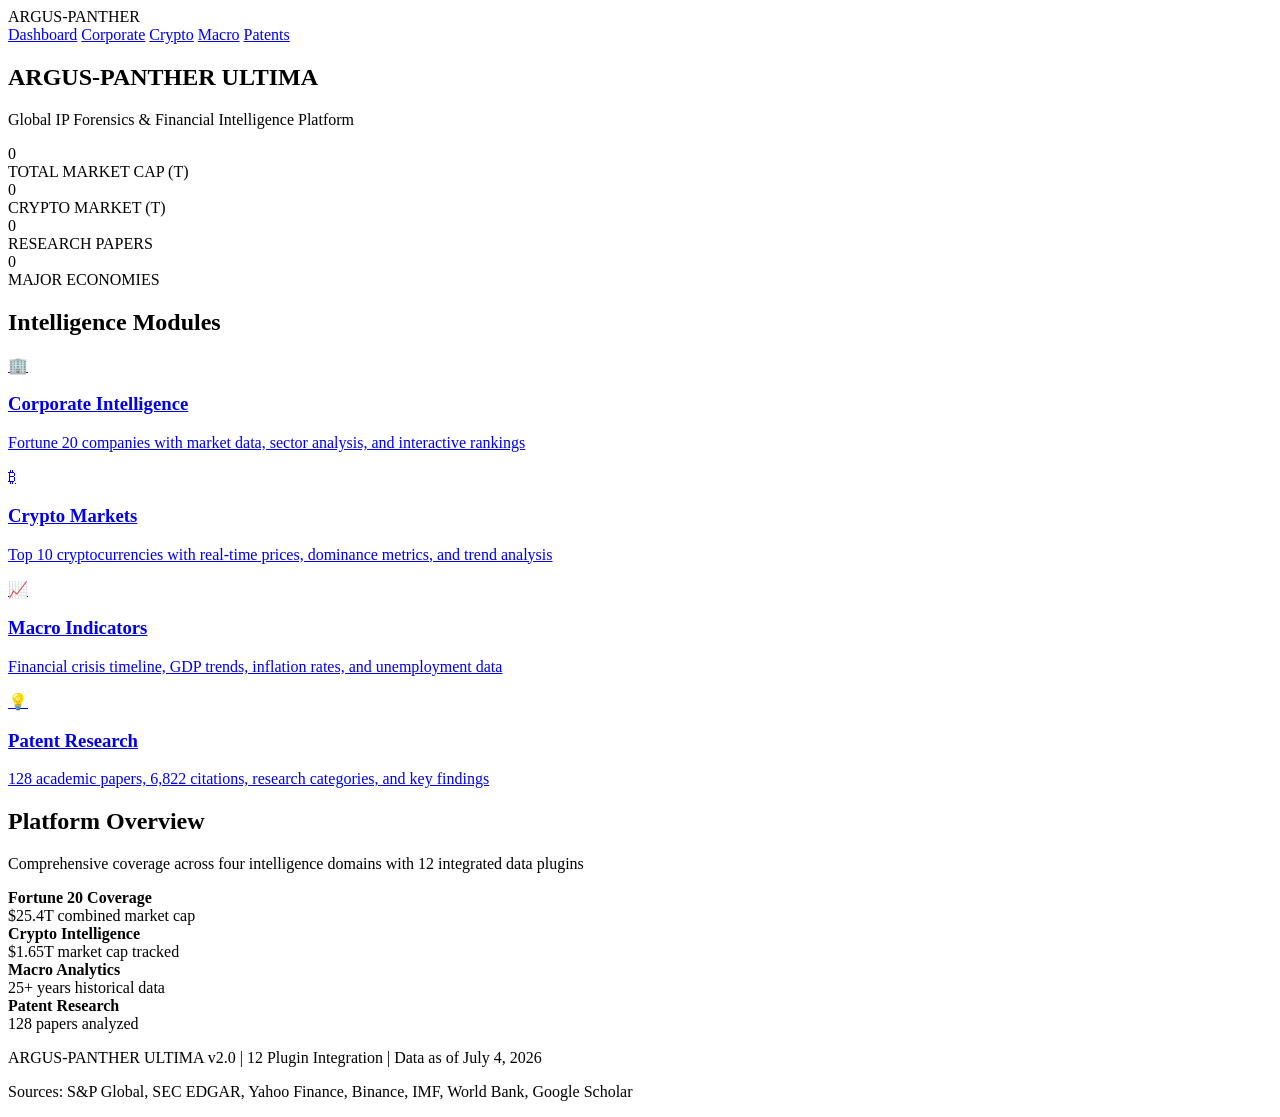
==== microsite/index.html @ 0b4c1530 "Add interactive microsite: HTML5/CSS3/JS with 5 pages, dark theme, responsive design" ====
<!DOCTYPE html>
<html lang="en">
<head>
<meta charset="UTF-8">
<meta name="viewport" content="width=device-width, initial-scale=1.0">
<title>ARGUS-PANTHER ULTIMA | Global Intelligence Platform</title>
<link rel="stylesheet" href="styles.css">
</head>
<body>
<nav class="navbar">
  <div class="nav-brand">ARGUS-PANTHER</div>
  <div class="nav-links">
    <a href="index.html" class="active">Dashboard</a>
    <a href="corporate.html">Corporate</a>
    <a href="crypto.html">Crypto</a>
    <a href="macro.html">Macro</a>
    <a href="patents.html">Patents</a>
  </div>
</nav>

<main>
  <section class="hero">
    <h1>ARGUS-PANTHER ULTIMA</h1>
    <p class="subtitle">Global IP Forensics & Financial Intelligence Platform</p>
    <div class="stats-grid">
      <div class="stat-card"><div class="stat-value" data-target="25.4">0</div><div class="stat-label">TOTAL MARKET CAP (T)</div></div>
      <div class="stat-card"><div class="stat-value" data-target="1.65">0</div><div class="stat-label">CRYPTO MARKET (T)</div></div>
      <div class="stat-card"><div class="stat-value" data-target="128">0</div><div class="stat-label">RESEARCH PAPERS</div></div>
      <div class="stat-card"><div class="stat-value" data-target="8">0</div><div class="stat-label">MAJOR ECONOMIES</div></div>
    </div>
  </section>

  <section class="modules">
    <h2>Intelligence Modules</h2>
    <div class="module-grid">
      <a href="corporate.html" class="module-card">
        <div class="module-icon">&#127970;</div>
        <h3>Corporate Intelligence</h3>
        <p>Fortune 20 companies with market data, sector analysis, and interactive rankings</p>
      </a>
      <a href="crypto.html" class="module-card">
        <div class="module-icon">&#8383;</div>
        <h3>Crypto Markets</h3>
        <p>Top 10 cryptocurrencies with real-time prices, dominance metrics, and trend analysis</p>
      </a>
      <a href="macro.html" class="module-card">
        <div class="module-icon">&#128200;</div>
        <h3>Macro Indicators</h3>
        <p>Financial crisis timeline, GDP trends, inflation rates, and unemployment data</p>
      </a>
      <a href="patents.html" class="module-card">
        <div class="module-icon">&#128161;</div>
        <h3>Patent Research</h3>
        <p>128 academic papers, 6,822 citations, research categories, and key findings</p>
      </a>
    </div>
  </section>

  <section class="overview">
    <h2>Platform Overview</h2>
    <p>Comprehensive coverage across four intelligence domains with 12 integrated data plugins</p>
    <div class="overview-grid">
      <div class="overview-item"><strong>Fortune 20 Coverage</strong><br>$25.4T combined market cap</div>
      <div class="overview-item"><strong>Crypto Intelligence</strong><br>$1.65T market cap tracked</div>
      <div class="overview-item"><strong>Macro Analytics</strong><br>25+ years historical data</div>
      <div class="overview-item"><strong>Patent Research</strong><br>128 papers analyzed</div>
    </div>
  </section>
</main>

<footer>
  <p>ARGUS-PANTHER ULTIMA v2.0 | 12 Plugin Integration | Data as of July 4, 2026</p>
  <p>Sources: S&P Global, SEC EDGAR, Yahoo Finance, Binance, IMF, World Bank, Google Scholar</p>
</footer>

<script src="app.js"></script>
</body>
</html>
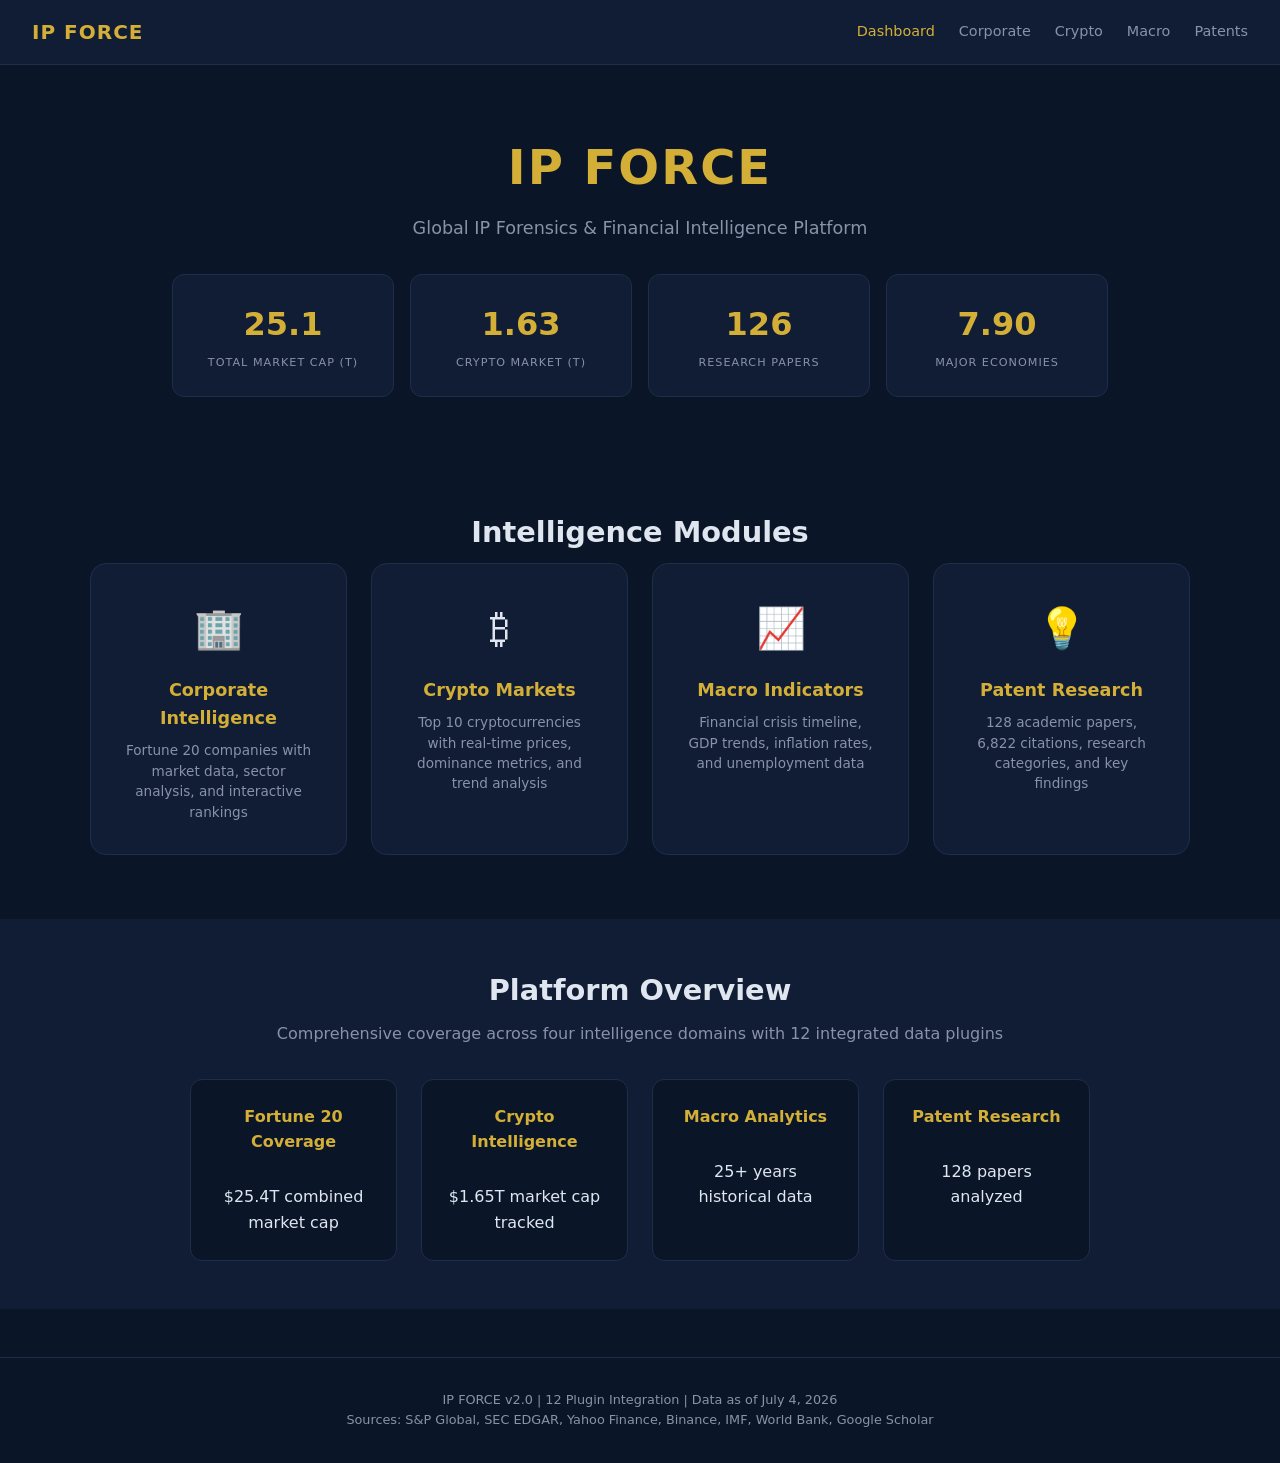
==== commit c5deb4c4: "Universally rebrand product nomenclature to IP FORCE Replace OMEGA AEGIS / ARGUS-PANTHER / US IPFORC" ====
--- a/microsite/index.html
+++ b/microsite/index.html
@@ -3,12 +3,12 @@
 <head>
 <meta charset="UTF-8">
 <meta name="viewport" content="width=device-width, initial-scale=1.0">
-<title>ARGUS-PANTHER ULTIMA | Global Intelligence Platform</title>
+<title>IP FORCE | Global Intelligence Platform</title>
 <link rel="stylesheet" href="styles.css">
 </head>
 <body>
 <nav class="navbar">
-  <div class="nav-brand">ARGUS-PANTHER</div>
+  <div class="nav-brand">IP FORCE</div>
   <div class="nav-links">
     <a href="index.html" class="active">Dashboard</a>
     <a href="corporate.html">Corporate</a>
@@ -20,7 +20,7 @@
 
 <main>
   <section class="hero">
-    <h1>ARGUS-PANTHER ULTIMA</h1>
+    <h1>IP FORCE</h1>
     <p class="subtitle">Global IP Forensics & Financial Intelligence Platform</p>
     <div class="stats-grid">
       <div class="stat-card"><div class="stat-value" data-target="25.4">0</div><div class="stat-label">TOTAL MARKET CAP (T)</div></div>
@@ -69,7 +69,7 @@
 </main>
 
 <footer>
-  <p>ARGUS-PANTHER ULTIMA v2.0 | 12 Plugin Integration | Data as of July 4, 2026</p>
+  <p>IP FORCE v2.0 | 12 Plugin Integration | Data as of July 4, 2026</p>
   <p>Sources: S&P Global, SEC EDGAR, Yahoo Finance, Binance, IMF, World Bank, Google Scholar</p>
 </footer>
 
--- a/microsite/styles.css
+++ b/microsite/styles.css
@@ -0,0 +1,76 @@
+:root{--bg:#0a1628;--bg-card:#111d35;--bg-hover:#1a2744;--gold:#d4af37;--gold-light:#e8c84a;--text:#e0e6f0;--text-muted:#8892a8;--green:#4ade80;--red:#f87171;--blue:#60a5fa;--border:#1e2d4a}
+*{margin:0;padding:0;box-sizing:border-box}
+body{font-family:'Segoe UI',system-ui,-apple-system,sans-serif;background:var(--bg);color:var(--text);line-height:1.6}
+.navbar{display:flex;justify-content:space-between;align-items:center;padding:1rem 2rem;background:var(--bg-card);border-bottom:1px solid var(--border);position:sticky;top:0;z-index:100}
+.nav-brand{font-size:1.25rem;font-weight:700;color:var(--gold);letter-spacing:1px}
+.nav-links{display:flex;gap:1.5rem}
+.nav-links a{color:var(--text-muted);text-decoration:none;font-size:0.9rem;font-weight:500;transition:color .2s}
+.nav-links a:hover,.nav-links a.active{color:var(--gold)}
+.hero{text-align:center;padding:4rem 2rem 2rem}
+.hero h1{font-size:3rem;font-weight:800;color:var(--gold);margin-bottom:.5rem;letter-spacing:2px}
+.subtitle{font-size:1.1rem;color:var(--text-muted);margin-bottom:2rem}
+.stats-grid{display:grid;grid-template-columns:repeat(auto-fit,minmax(180px,1fr));gap:1rem;max-width:1000px;margin:0 auto 3rem;padding:0 2rem}
+.stat-card{background:var(--bg-card);border:1px solid var(--border);border-radius:12px;padding:1.5rem;text-align:center;transition:transform .2s,border-color .2s}
+.stat-card:hover{transform:translateY(-3px);border-color:var(--gold)}
+.stat-value{font-size:2rem;font-weight:700;color:var(--gold);margin-bottom:.25rem}
+.stat-label{font-size:.7rem;color:var(--text-muted);text-transform:uppercase;letter-spacing:1px}
+.modules{padding:2rem;text-align:center}
+.modules h2{font-size:1.8rem;margin-bottom:.5rem}
+.modules>p{color:var(--text-muted);margin-bottom:2rem}
+.module-grid{display:grid;grid-template-columns:repeat(auto-fit,minmax(240px,1fr));gap:1.5rem;max-width:1100px;margin:0 auto}
+.module-card{background:var(--bg-card);border:1px solid var(--border);border-radius:16px;padding:2rem;text-decoration:none;color:var(--text);transition:transform .3s,border-color .3s,box-shadow .3s;display:block}
+.module-card:hover{transform:translateY(-5px);border-color:var(--gold);box-shadow:0 10px 40px rgba(212,175,55,.1)}
+.module-icon{font-size:2.5rem;margin-bottom:1rem}
+.module-card h3{color:var(--gold);margin-bottom:.5rem;font-size:1.1rem}
+.module-card p{color:var(--text-muted);font-size:.85rem;line-height:1.5}
+.overview{padding:3rem 2rem;text-align:center;background:var(--bg-card);margin-top:2rem}
+.overview h2{font-size:1.8rem;margin-bottom:.5rem}
+.overview>p{color:var(--text-muted);margin-bottom:2rem}
+.overview-grid{display:grid;grid-template-columns:repeat(auto-fit,minmax(200px,1fr));gap:1.5rem;max-width:900px;margin:0 auto}
+.overview-item{background:var(--bg);border:1px solid var(--border);border-radius:12px;padding:1.5rem}
+.overview-item strong{color:var(--gold);display:block;margin-bottom:.25rem}
+.data-section{max-width:1200px;margin:2rem auto;padding:0 2rem}
+.data-section h2{font-size:1.5rem;margin-bottom:1rem;color:var(--gold)}
+.section-header{display:flex;justify-content:space-between;align-items:center;margin-bottom:1rem;flex-wrap:wrap;gap:1rem}
+.search-input{background:var(--bg-card);border:1px solid var(--border);border-radius:8px;padding:.5rem 1rem;color:var(--text);font-size:.9rem;width:250px}
+.search-input:focus{outline:none;border-color:var(--gold)}
+.table-responsive{overflow-x:auto}
+.data-table{width:100%;border-collapse:collapse;font-size:.85rem}
+.data-table th{background:var(--bg-card);color:var(--gold);padding:.75rem;text-align:left;border-bottom:2px solid var(--gold);cursor:pointer;user-select:none;white-space:nowrap}
+.data-table td{padding:.6rem .75rem;border-bottom:1px solid var(--border)}
+.data-table tbody tr:hover{background:var(--bg-hover)}
+.crypto-grid{display:grid;grid-template-columns:repeat(auto-fill,minmax(200px,1fr));gap:1rem}
+.crypto-card{background:var(--bg-card);border:1px solid var(--border);border-radius:12px;padding:1.25rem;transition:transform .2s}
+.crypto-card:hover{transform:translateY(-3px);border-color:var(--gold)}
+.crypto-header{display:flex;justify-content:space-between;align-items:center;margin-bottom:.5rem}
+.crypto-symbol{font-size:1.2rem;font-weight:700;color:var(--gold)}
+.crypto-name{font-size:.8rem;color:var(--text-muted)}
+.crypto-price{font-size:1.5rem;font-weight:700;margin-bottom:.25rem}
+.crypto-change{font-size:.9rem;font-weight:600}
+.crypto-change.positive{color:var(--green)}
+.crypto-change.negative{color:var(--red)}
+.crypto-mcap{font-size:.75rem;color:var(--text-muted);margin-top:.25rem}
+.dominance-bars{max-width:600px;margin:0 auto}
+.dominance-item{display:flex;align-items:center;gap:1rem;margin-bottom:1rem}
+.dominance-item span{min-width:80px;font-size:.85rem}
+.dominance-bar{flex:1;height:24px;background:var(--bg-card);border-radius:12px;overflow:hidden}
+.dominance-fill{height:100%;background:linear-gradient(90deg,var(--gold),var(--gold-light));border-radius:12px}
+.dominance-fill.eth{background:linear-gradient(90deg,#627eea,#8b9ef5)}
+.dominance-fill.others{background:linear-gradient(90deg,var(--blue),#93c5fd)}
+.timeline{max-width:800px;margin:0 auto;position:relative;padding-left:2rem}
+.timeline::before{content:'';position:absolute;left:0;top:0;bottom:0;width:2px;background:var(--gold)}
+.timeline-item{position:relative;margin-bottom:1.5rem;padding-left:1.5rem}
+.timeline-item::before{content:'';position:absolute;left:-1.6rem;top:.4rem;width:12px;height:12px;border-radius:50%;background:var(--gold);border:2px solid var(--bg)}
+.timeline-item.crisis::before{background:var(--red)}
+.timeline-item.forecast::before{background:var(--blue)}
+.timeline-year{font-size:.8rem;color:var(--gold);font-weight:700;margin-bottom:.25rem}
+.timeline-content{background:var(--bg-card);border:1px solid var(--border);border-radius:8px;padding:1rem}
+.timeline-content h4{font-size:1rem;margin-bottom:.25rem}
+.timeline-content p{color:var(--text-muted);font-size:.85rem}
+.findings{max-width:900px;margin:0 auto}
+.finding-item{background:var(--bg-card);border:1px solid var(--border);border-radius:12px;padding:1.5rem;margin-bottom:1rem}
+.finding-item h4{color:var(--gold);margin-bottom:.5rem}
+.finding-item p{color:var(--text-muted);font-size:.9rem}
+footer{text-align:center;padding:2rem;color:var(--text-muted);font-size:.8rem;border-top:1px solid var(--border);margin-top:3rem}
+canvas{display:block;margin:2rem auto;max-width:100%}
+@media(max-width:768px){.hero h1{font-size:2rem}.nav-links{gap:.75rem;font-size:.8rem}.stats-grid{grid-template-columns:repeat(2,1fr)}.module-grid{grid-template-columns:1fr}}
